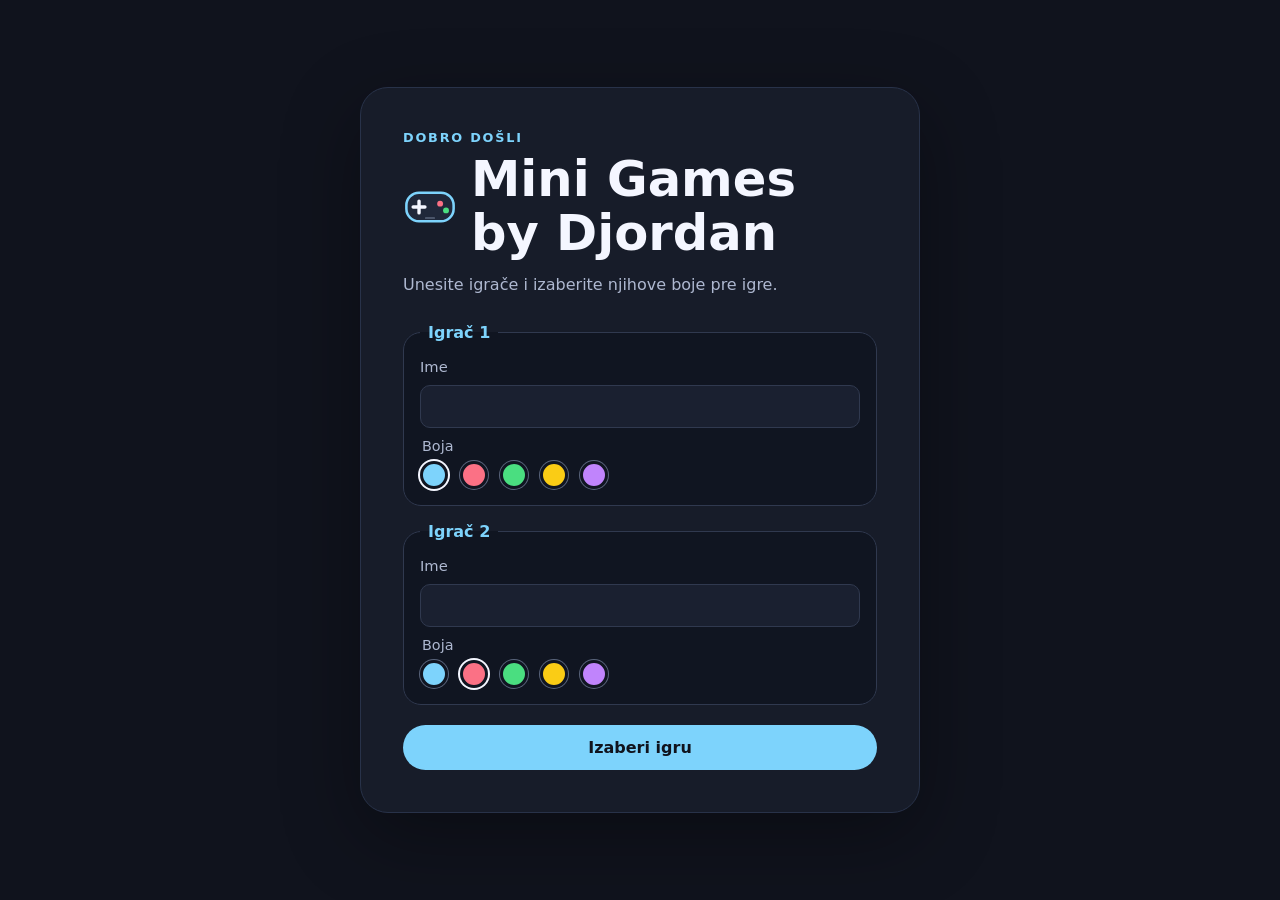
==== mini-games/index.html @ eac3f465 "Initial commit: Mini Games by Djordan" ====
<!doctype html>
<html lang="sr">
<head>
  <meta charset="utf-8">
  <meta name="viewport" content="width=device-width, initial-scale=1">
  <meta name="theme-color" content="#10131d">
  <title>Mini Games by Djordan</title>
  <link rel="icon" href="./assets/images/game-controller.svg" type="image/svg+xml">
  <link rel="stylesheet" href="./assets/css/style.css">
  <script src="./assets/js/script.js" defer></script>
</head>
<body>
  <main class="app-shell">
    <section id="players-screen" class="screen">
      <p class="eyebrow">Dobro došli</p>
      <div class="brand-lockup">
        <img class="brand-icon" src="./assets/images/game-controller.svg" alt="" aria-hidden="true">
        <h1>Mini Games by Djordan</h1>
      </div>
      <p class="intro">Unesite igrače i izaberite njihove boje pre igre.</p>

      <form id="players-form">
        <fieldset class="player-card">
          <legend>Igrač 1</legend>
          <label for="player-one-name">Ime</label>
          <input id="player-one-name" name="playerOne" maxlength="24" autocomplete="given-name" required>
          <fieldset class="color-picker">
            <legend>Boja</legend>
            <label class="color-option" aria-label="Tirkizna"><input type="radio" name="playerOneColor" value="#7dd3fc" checked><span style="--swatch: #7dd3fc"></span></label>
            <label class="color-option" aria-label="Ružičasta"><input type="radio" name="playerOneColor" value="#fb7185"><span style="--swatch: #fb7185"></span></label>
            <label class="color-option" aria-label="Zelena"><input type="radio" name="playerOneColor" value="#4ade80"><span style="--swatch: #4ade80"></span></label>
            <label class="color-option" aria-label="Žuta"><input type="radio" name="playerOneColor" value="#facc15"><span style="--swatch: #facc15"></span></label>
            <label class="color-option" aria-label="Ljubičasta"><input type="radio" name="playerOneColor" value="#c084fc"><span style="--swatch: #c084fc"></span></label>
          </fieldset>
        </fieldset>

        <fieldset class="player-card">
          <legend>Igrač 2</legend>
          <label for="player-two-name">Ime</label>
          <input id="player-two-name" name="playerTwo" maxlength="24" autocomplete="off" required>
          <fieldset class="color-picker">
            <legend>Boja</legend>
            <label class="color-option" aria-label="Tirkizna"><input type="radio" name="playerTwoColor" value="#7dd3fc"><span style="--swatch: #7dd3fc"></span></label>
            <label class="color-option" aria-label="Ružičasta"><input type="radio" name="playerTwoColor" value="#fb7185" checked><span style="--swatch: #fb7185"></span></label>
            <label class="color-option" aria-label="Zelena"><input type="radio" name="playerTwoColor" value="#4ade80"><span style="--swatch: #4ade80"></span></label>
            <label class="color-option" aria-label="Žuta"><input type="radio" name="playerTwoColor" value="#facc15"><span style="--swatch: #facc15"></span></label>
            <label class="color-option" aria-label="Ljubičasta"><input type="radio" name="playerTwoColor" value="#c084fc"><span style="--swatch: #c084fc"></span></label>
          </fieldset>
        </fieldset>

        <button class="primary-button" type="submit">Izaberi igru</button>
      </form>
    </section>

    <section id="games-screen" class="screen" hidden>
      <p class="eyebrow">Izaberite igru</p>
      <h1>Šta igramo?</h1>
      <p id="welcome-message" class="intro"></p>
      <div class="games-list">
        <button class="game-card" type="button" data-game="iks-oks">
          <span class="game-icon" aria-hidden="true">⭕</span>
          <span class="game-info"><strong>Iks-Oks</strong><small>Solo partija ili turnir do 5 pobeda</small></span>
          <span class="arrow" aria-hidden="true">→</span>
        </button>
        <button class="game-card" type="button" data-game="papir-kamen-makaze">
          <span class="game-icon" aria-hidden="true">✊</span>
          <span class="game-info"><strong>Papir, kamen, makaze</strong><small>1v1 ili protiv računara</small></span>
          <span class="arrow" aria-hidden="true">→</span>
        </button>
        <button class="game-card" type="button" data-game="simple-sah">
          <span class="game-icon" aria-hidden="true">♟</span>
          <span class="game-info"><strong>Simple šah</strong><small>Partija šaha za dva igrača</small></span>
          <span class="arrow" aria-hidden="true">→</span>
        </button>
        <button class="game-card" type="button" data-game="vesanje">
          <span class="game-icon" aria-hidden="true">☠</span>
          <span class="game-info"><strong>Vešanje</strong><small>Jedan igrač zadaje reč, drugi pogađa</small></span>
          <span class="arrow" aria-hidden="true">→</span>
        </button>
      </div>
      <button id="change-players" class="secondary-button" type="button">Promeni imena i boje</button>
    </section>
  </main>
</body>
</html>
---- mini-games/assets/css/style.css ----
:root {
  color-scheme: dark;
  font-family: system-ui, -apple-system, BlinkMacSystemFont, "Segoe UI", sans-serif;
  color: #f4f6ff;
  background: #10131d;
  font-synthesis: none;
  text-rendering: optimizeLegibility;
}

* { box-sizing: border-box; }
body { display: grid; min-height: 100vh; margin: 0; padding: 24px; place-items: center; }
button, input { font: inherit; }
[hidden] { display: none !important; }

.app-shell { width: min(100%, 560px); }
.screen { padding: clamp(24px, 6vw, 42px); border: 1px solid #283249; border-radius: 28px; background: #171c29; box-shadow: 0 24px 80px #0005; }
.eyebrow { margin: 0 0 8px; color: #7dd3fc; font-size: .8rem; font-weight: 700; letter-spacing: .14em; text-transform: uppercase; }
h1 { margin: 0; font-size: clamp(2.2rem, 8vw, 3.1rem); line-height: 1.08; }
.brand-lockup { display: flex; align-items: center; gap: 14px; }
.brand-icon { width: 54px; height: 54px; flex: 0 0 54px; }
.intro { margin: 12px 0 26px; color: #aeb8d0; line-height: 1.5; }

#players-form { display: grid; gap: 16px; }
.player-card { display: grid; gap: 10px; margin: 0; padding: 16px; border: 1px solid #30394f; border-radius: 18px; background: #101521; }
.player-card > legend { padding: 0 8px; color: #7dd3fc; font-weight: 700; }
.player-card > label { color: #aeb8d0; font-size: .92rem; }
.player-card > input { width: 100%; padding: 11px 13px; border: 1px solid #30394f; border-radius: 10px; background: #1a2030; color: #f4f6ff; }
.player-card > input:focus-visible { outline: 2px solid #7dd3fc; outline-offset: 2px; }
.color-picker { display: flex; align-items: center; gap: 12px; margin: 0; padding: 0; border: 0; }
.color-picker legend { width: 100%; margin-bottom: 7px; color: #aeb8d0; font-size: .9rem; }
.color-option { position: relative; display: grid; place-items: center; cursor: pointer; }
.color-option input { position: absolute; width: 1px; height: 1px; opacity: 0; }
.color-option span { width: 28px; height: 28px; border: 3px solid #101521; border-radius: 50%; background: var(--swatch); box-shadow: 0 0 0 1px #59647b; }
.color-option input:checked + span { box-shadow: 0 0 0 2px #f4f6ff; }
.color-option input:focus-visible + span { outline: 2px solid #f4f6ff; outline-offset: 4px; }

.primary-button, .secondary-button { padding: 12px 20px; border: 1px solid transparent; border-radius: 999px; font-weight: 700; cursor: pointer; }
.primary-button { margin-top: 4px; background: #7dd3fc; color: #10131d; }
.primary-button:hover { background: #a5e3ff; }
.secondary-button { margin-top: 22px; border-color: #59647b; background: transparent; color: #f4f6ff; }
.secondary-button:hover { background: #252e43; }
.primary-button:focus-visible, .secondary-button:focus-visible, .game-card:focus-visible { outline: 3px solid #facc15; outline-offset: 3px; }

.games-list { display: grid; gap: 14px; margin-top: 28px; }
.game-card { display: flex; align-items: center; gap: 16px; width: 100%; padding: 18px; border: 1px solid #30394f; border-radius: 18px; background: #20283a; color: #f4f6ff; text-align: left; cursor: pointer; transition: transform .15s ease, border-color .15s ease, background .15s ease; }
.game-card:hover { transform: translateY(-2px); border-color: #7dd3fc; background: #28354b; }
.game-icon { display: grid; width: 48px; height: 48px; flex: 0 0 48px; place-items: center; border-radius: 14px; background: #101521; font-size: 1.6rem; }
.game-info { display: grid; gap: 4px; flex: 1; }
.game-info strong { font-size: 1.05rem; }
.game-info small { color: #aeb8d0; line-height: 1.4; }
.arrow { color: #7dd3fc; font-size: 1.4rem; }

@media (max-width: 420px) {
  body { padding: 14px; }
  .screen { padding: 24px 18px; border-radius: 22px; }
  .color-picker { gap: 9px; }
}

@media (prefers-reduced-motion: reduce) {
  *, *::before, *::after { scroll-behavior: auto !important; transition-duration: .01ms !important; }
}
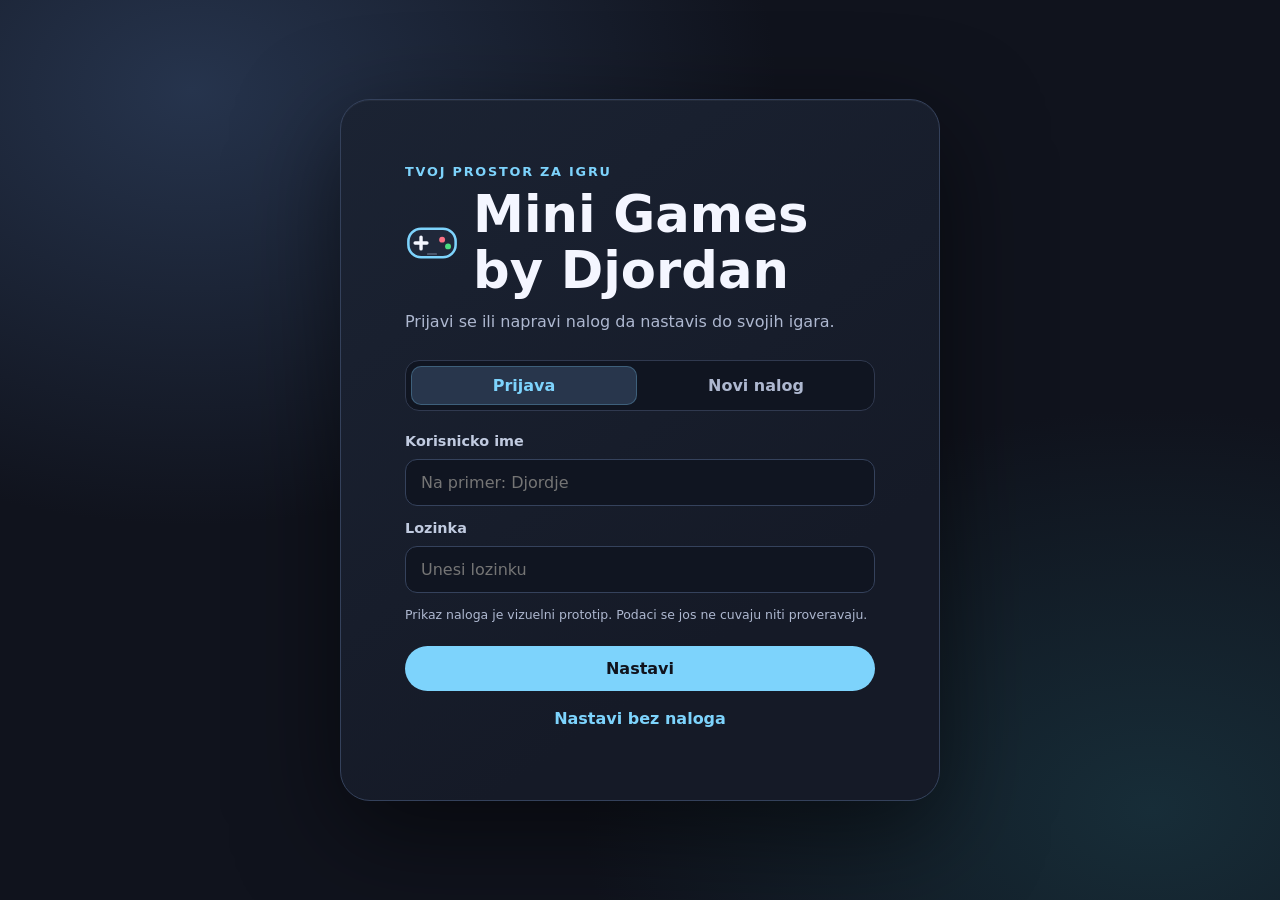
==== commit 57d6a589: "Add tetris" ====
--- a/mini-games/index.html
+++ b/mini-games/index.html
@@ -11,7 +11,29 @@
 </head>
 <body>
   <main class="app-shell">
-    <section id="players-screen" class="screen">
+    <section id="account-screen" class="screen account-screen">
+      <p class="eyebrow">Tvoj prostor za igru</p>
+      <div class="brand-lockup">
+        <img class="brand-icon" src="./assets/images/game-controller.svg" alt="" aria-hidden="true">
+        <h1>Mini Games<br>by Djordan</h1>
+      </div>
+      <p class="intro">Prijavi se ili napravi nalog da nastavis do svojih igara.</p>
+      <div class="account-tabs" role="tablist" aria-label="Izbor naloga">
+        <button class="account-tab is-active" type="button" role="tab" aria-selected="true" data-account-mode="login">Prijava</button>
+        <button class="account-tab" type="button" role="tab" aria-selected="false" data-account-mode="register">Novi nalog</button>
+      </div>
+      <form id="account-form" class="account-form">
+        <label for="account-name">Korisnicko ime</label>
+        <input id="account-name" name="accountName" autocomplete="username" placeholder="Na primer: Djordje" required>
+        <label for="account-password">Lozinka</label>
+        <input id="account-password" name="accountPassword" type="password" autocomplete="current-password" placeholder="Unesi lozinku" required>
+        <p class="account-note">Prikaz naloga je vizuelni prototip. Podaci se jos ne cuvaju niti proveravaju.</p>
+        <button class="primary-button" type="submit">Nastavi</button>
+      </form>
+      <button id="guest-entry" class="text-button" type="button">Nastavi bez naloga</button>
+    </section>
+
+    <section id="players-screen" class="screen" hidden>
       <p class="eyebrow">Dobro došli</p>
       <div class="brand-lockup">
         <img class="brand-icon" src="./assets/images/game-controller.svg" alt="" aria-hidden="true">
@@ -56,6 +78,7 @@
       <p class="eyebrow">Izaberite igru</p>
       <h1>Šta igramo?</h1>
       <p id="welcome-message" class="intro"></p>
+      <div class="account-chip"><span class="account-avatar" aria-hidden="true">♟</span><span><small>NALOG</small><strong id="account-display-name">Gost</strong></span><button id="account-menu-button" class="text-button" type="button">Profil</button></div>
       <div class="games-list">
         <button class="game-card" type="button" data-game="iks-oks">
           <span class="game-icon" aria-hidden="true">⭕</span>
@@ -77,8 +100,14 @@
           <span class="game-info"><strong>Vešanje</strong><small>Jedan igrač zadaje reč, drugi pogađa</small></span>
           <span class="arrow" aria-hidden="true">→</span>
         </button>
+        <button class="game-card" type="button" data-game="tetris" data-game-path="../tetris/web/index.html">
+          <span class="game-icon" aria-hidden="true">▦</span>
+          <span class="game-info"><strong>Tetris</strong><small>Složi redove i osvoji 5000 poena</small></span>
+          <span class="arrow" aria-hidden="true">→</span>
+        </button>
       </div>
       <button id="change-players" class="secondary-button" type="button">Promeni imena i boje</button>
+      <button id="logout-account" class="text-button" type="button">Odjavi se / pocetni ekran</button>
     </section>
   </main>
 </body>
--- a/mini-games/assets/css/style.css
+++ b/mini-games/assets/css/style.css
@@ -8,12 +8,33 @@
 }
 
 * { box-sizing: border-box; }
-body { display: grid; min-height: 100vh; margin: 0; padding: 24px; place-items: center; }
+body { display: grid; min-height: 100vh; margin: 0; padding: clamp(18px, 4vh, 48px) clamp(16px, 4vw, 64px); place-items: center; background: radial-gradient(ellipse at 15% 10%, #26344d 0, transparent 38%), radial-gradient(ellipse at 90% 90%, #172d38 0, transparent 35%), #10131d; }
 button, input { font: inherit; }
 [hidden] { display: none !important; }
 
-.app-shell { width: min(100%, 560px); }
-.screen { padding: clamp(24px, 6vw, 42px); border: 1px solid #283249; border-radius: 28px; background: #171c29; box-shadow: 0 24px 80px #0005; }
+.app-shell { width: min(100%, 820px); min-height: min(88vh, 900px); display: grid; align-items: center; }
+.screen { width: 100%; padding: clamp(28px, 6vw, 64px); border: 1px solid #34415b; border-radius: 30px; background: linear-gradient(145deg, #1b2333, #151a27 72%); box-shadow: 0 32px 100px #0008, inset 0 1px #ffffff0b; animation: screen-enter .28s ease both; }
+@keyframes screen-enter { from { opacity: 0; transform: translateY(10px) scale(.99); } to { opacity: 1; transform: translateY(0) scale(1); } }
+.account-screen { max-width: 600px; justify-self: center; }
+.account-screen h1 { font-size: clamp(2rem, 6vw, 3.2rem); }
+.account-tabs { display: grid; grid-template-columns: 1fr 1fr; gap: 6px; margin: 22px 0 18px; padding: 5px; border: 1px solid #30394f; border-radius: 14px; background: #101521; }
+.account-tab { padding: 10px; border: 0; border-radius: 10px; background: transparent; color: #aeb8d0; font-weight: 700; cursor: pointer; }
+.account-tab.is-active { background: #28364c; color: #7dd3fc; box-shadow: inset 0 0 0 1px #7dd3fc44; }
+.account-form { display: grid; gap: 10px; }
+.account-form label { margin-top: 4px; color: #c1cbe0; font-size: .9rem; font-weight: 650; }
+.account-form input { width: 100%; padding: 13px 15px; border: 1px solid #35425c; border-radius: 12px; background: #101521; color: #f4f6ff; }
+.account-form input:focus-visible { outline: 2px solid #7dd3fc; outline-offset: 2px; }
+.account-form .primary-button { margin-top: 8px; }
+.account-note { margin: 3px 0; color: #aeb8d0; font-size: .78rem; line-height: 1.5; }
+.text-button { padding: 8px 10px; border: 0; background: transparent; color: #7dd3fc; font-weight: 700; cursor: pointer; }
+.text-button:hover { color: #bae6fd; text-decoration: underline; }
+.account-screen > .text-button { display: block; margin: 10px auto 0; }
+.account-chip { display: flex; align-items: center; gap: 12px; width: fit-content; margin: 20px 0 2px; padding: 10px 14px 10px 10px; border: 1px solid #35425c; border-radius: 999px; background: #101521; }
+.account-avatar { display: grid; width: 38px; height: 38px; place-items: center; border-radius: 50%; background: #293951; color: #7dd3fc; font-size: 1.2rem; }
+.account-chip > span:nth-child(2) { display: grid; gap: 1px; }
+.account-chip small { color: #8996b1; font-size: .62rem; letter-spacing: .12em; }
+.account-chip strong { max-width: 180px; overflow: hidden; color: #f4f6ff; text-overflow: ellipsis; }
+.account-chip .text-button { margin-left: 8px; }
 .eyebrow { margin: 0 0 8px; color: #7dd3fc; font-size: .8rem; font-weight: 700; letter-spacing: .14em; text-transform: uppercase; }
 h1 { margin: 0; font-size: clamp(2.2rem, 8vw, 3.1rem); line-height: 1.08; }
 .brand-lockup { display: flex; align-items: center; gap: 14px; }
@@ -56,6 +77,11 @@
   .color-picker { gap: 9px; }
 }
 
+@media (min-width: 900px) {
+  #games-screen .games-list { grid-template-columns: 1fr 1fr; }
+  #games-screen .game-card { min-height: 112px; }
+}
+
 @media (prefers-reduced-motion: reduce) {
   *, *::before, *::after { scroll-behavior: auto !important; transition-duration: .01ms !important; }
 }
